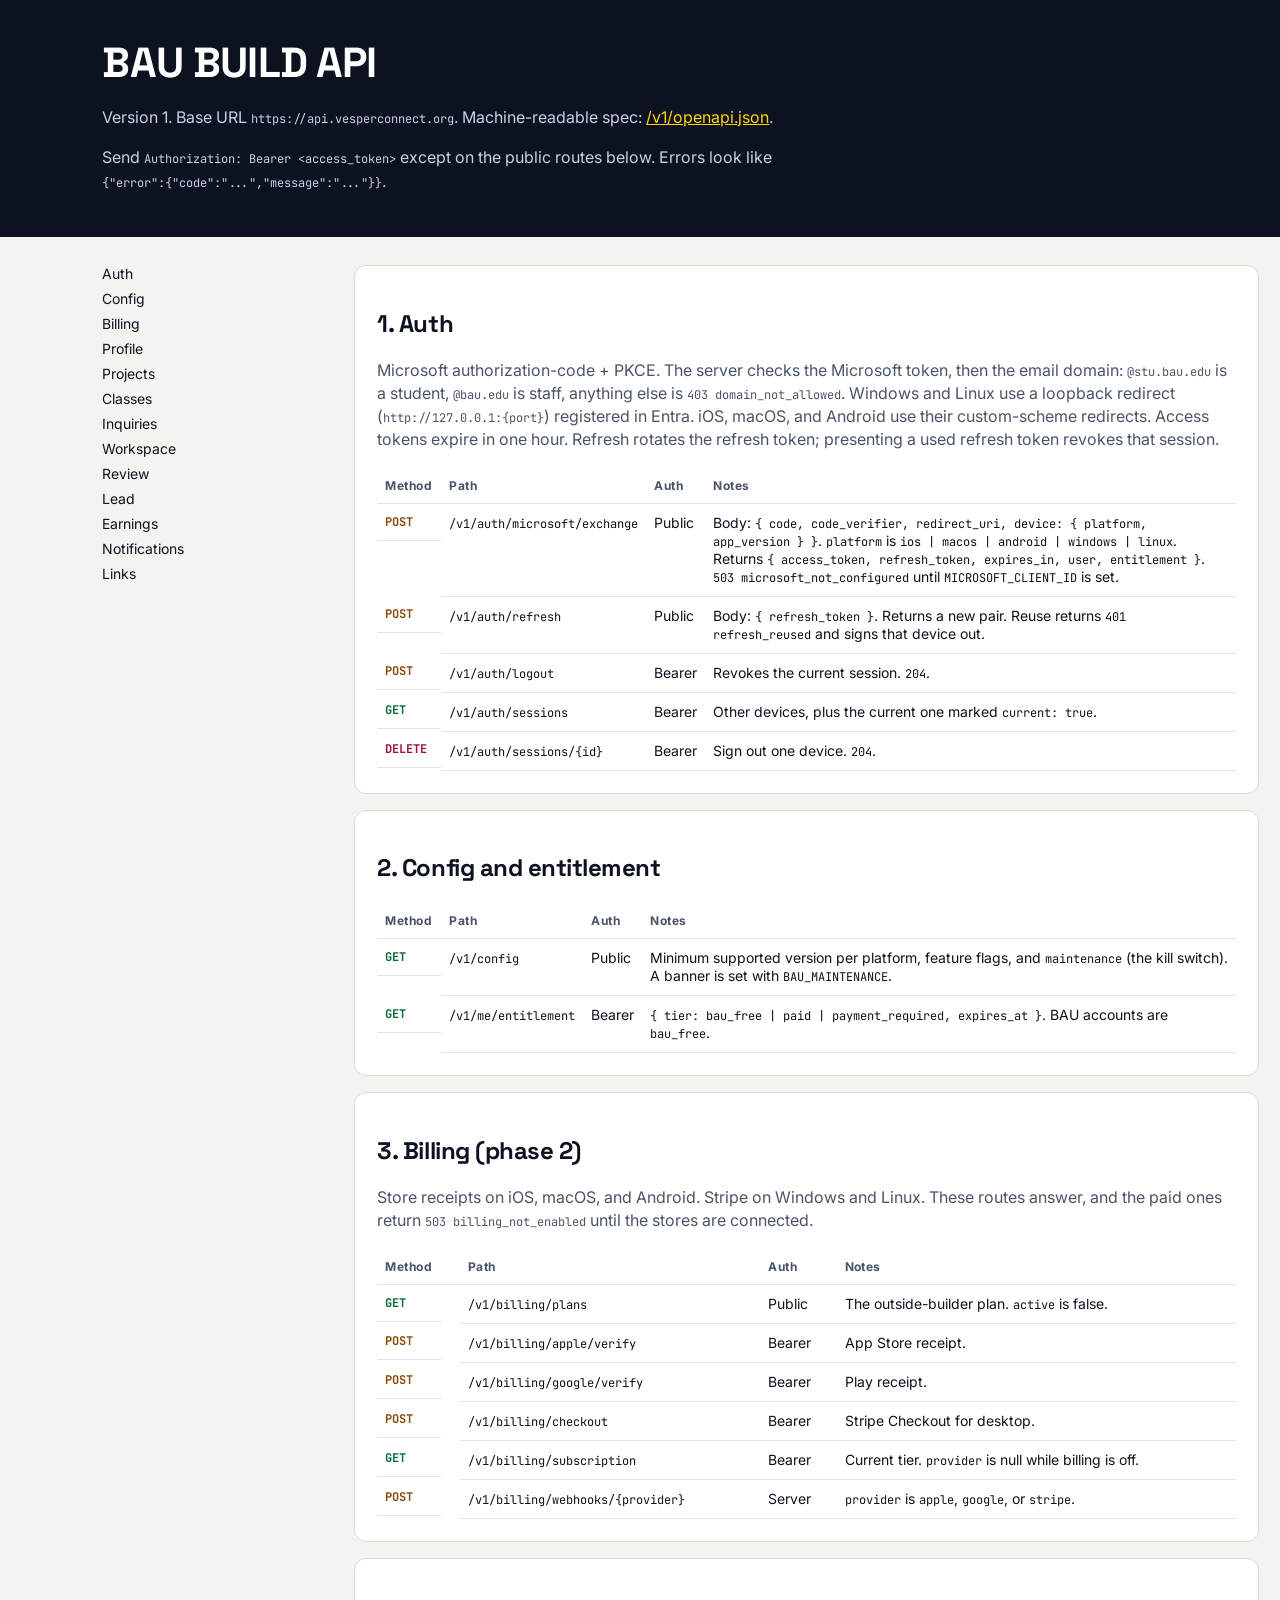
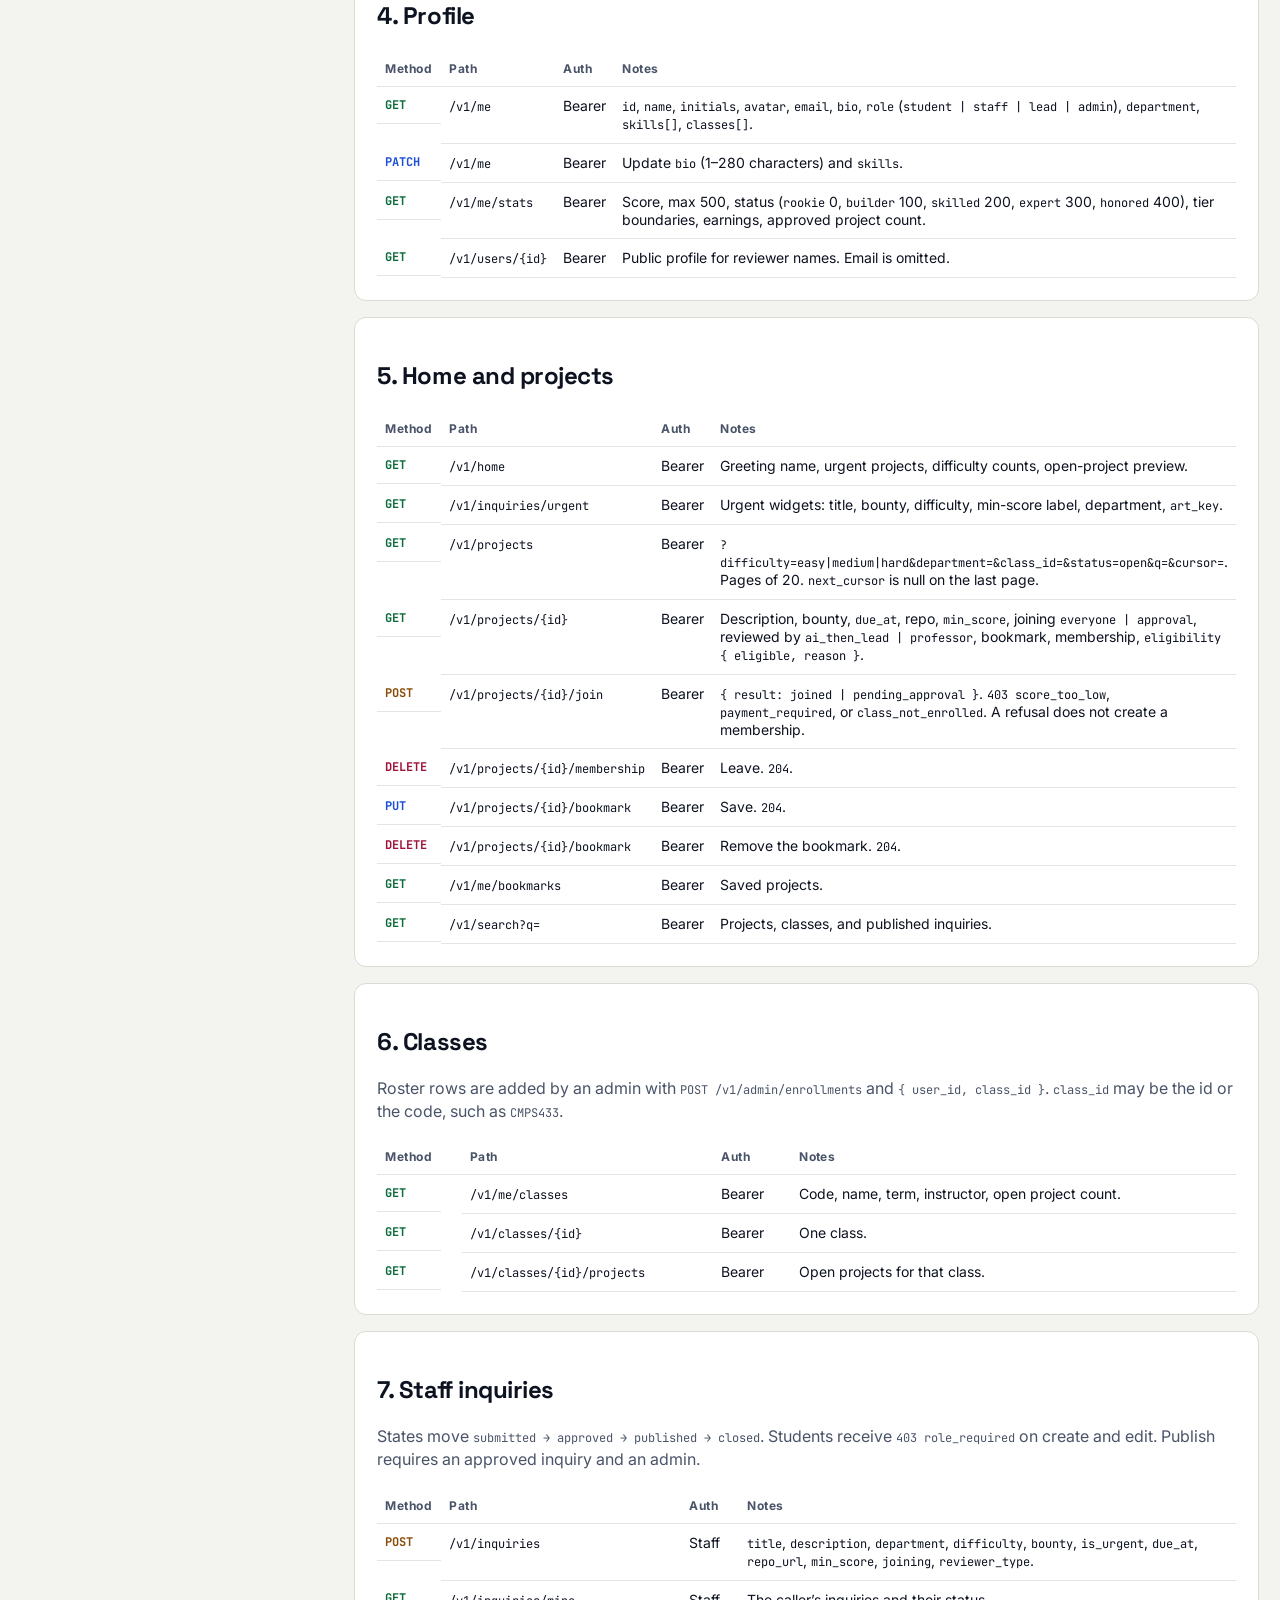
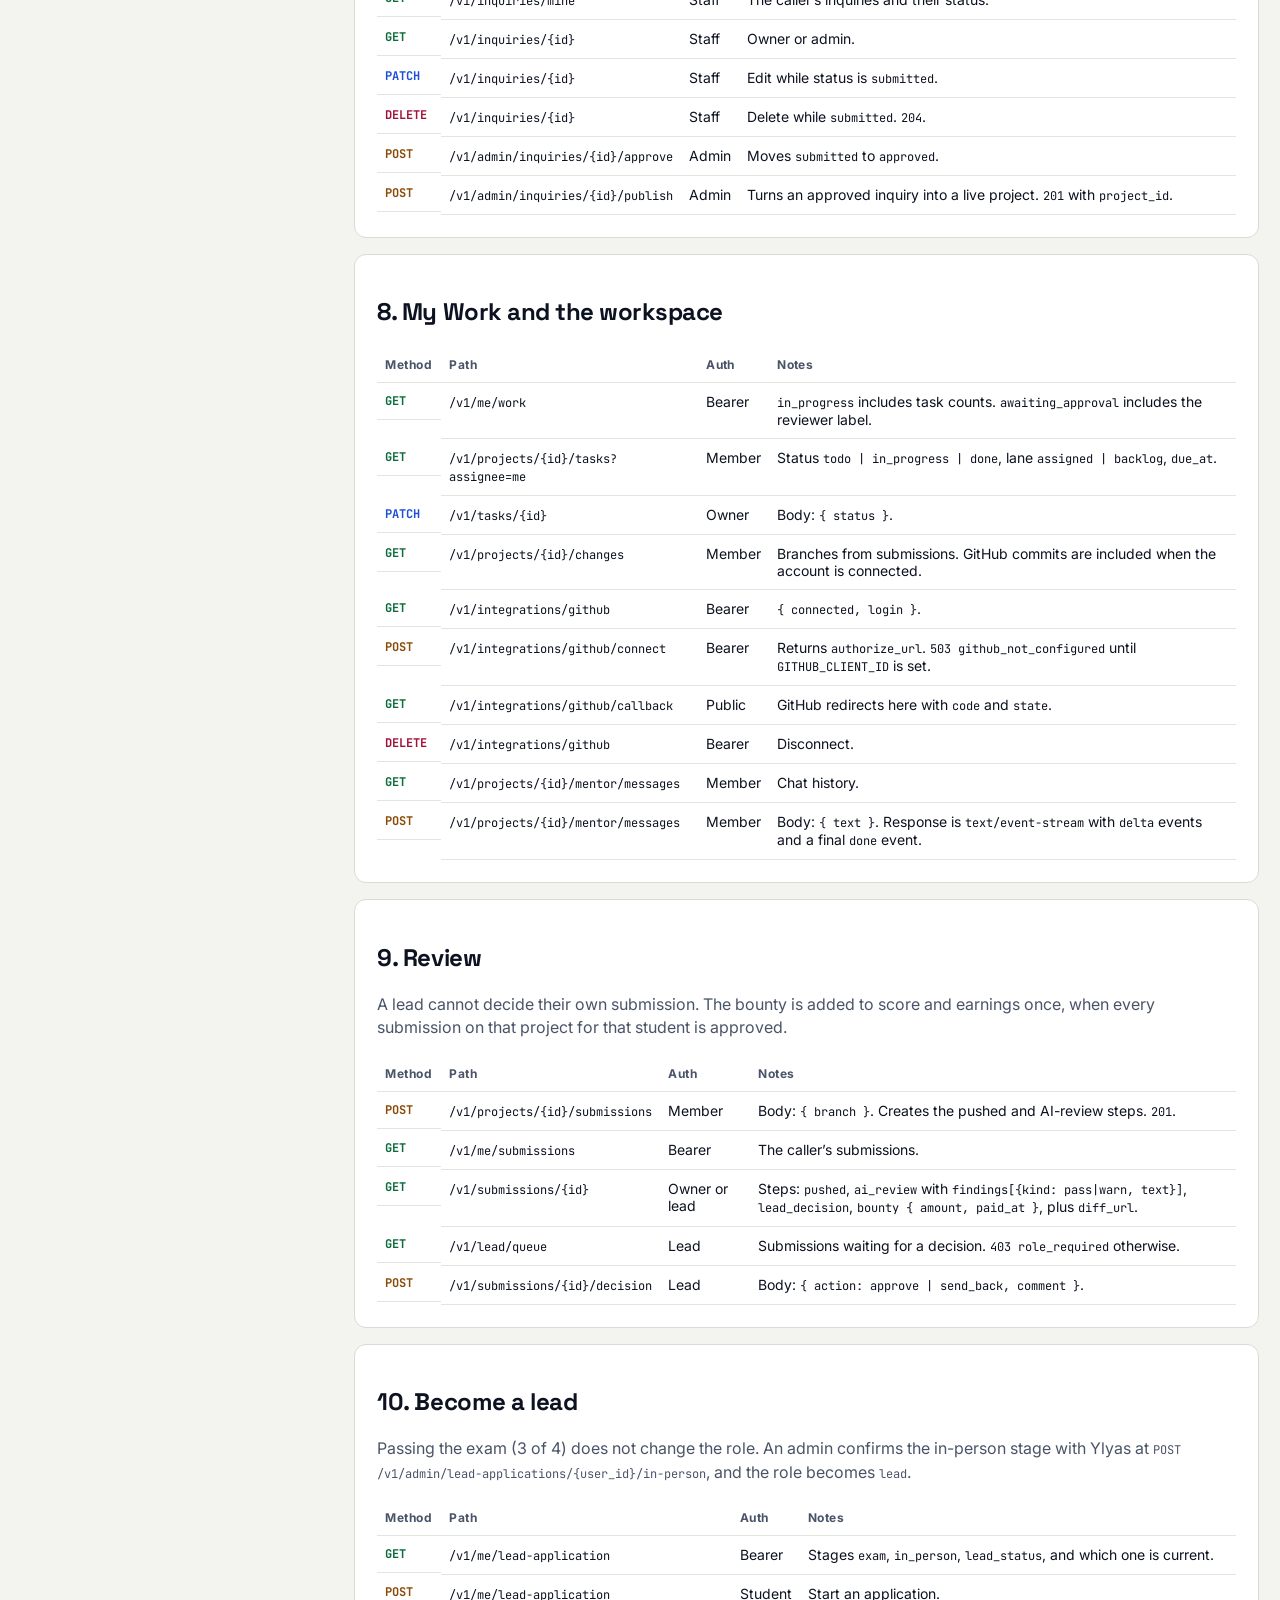
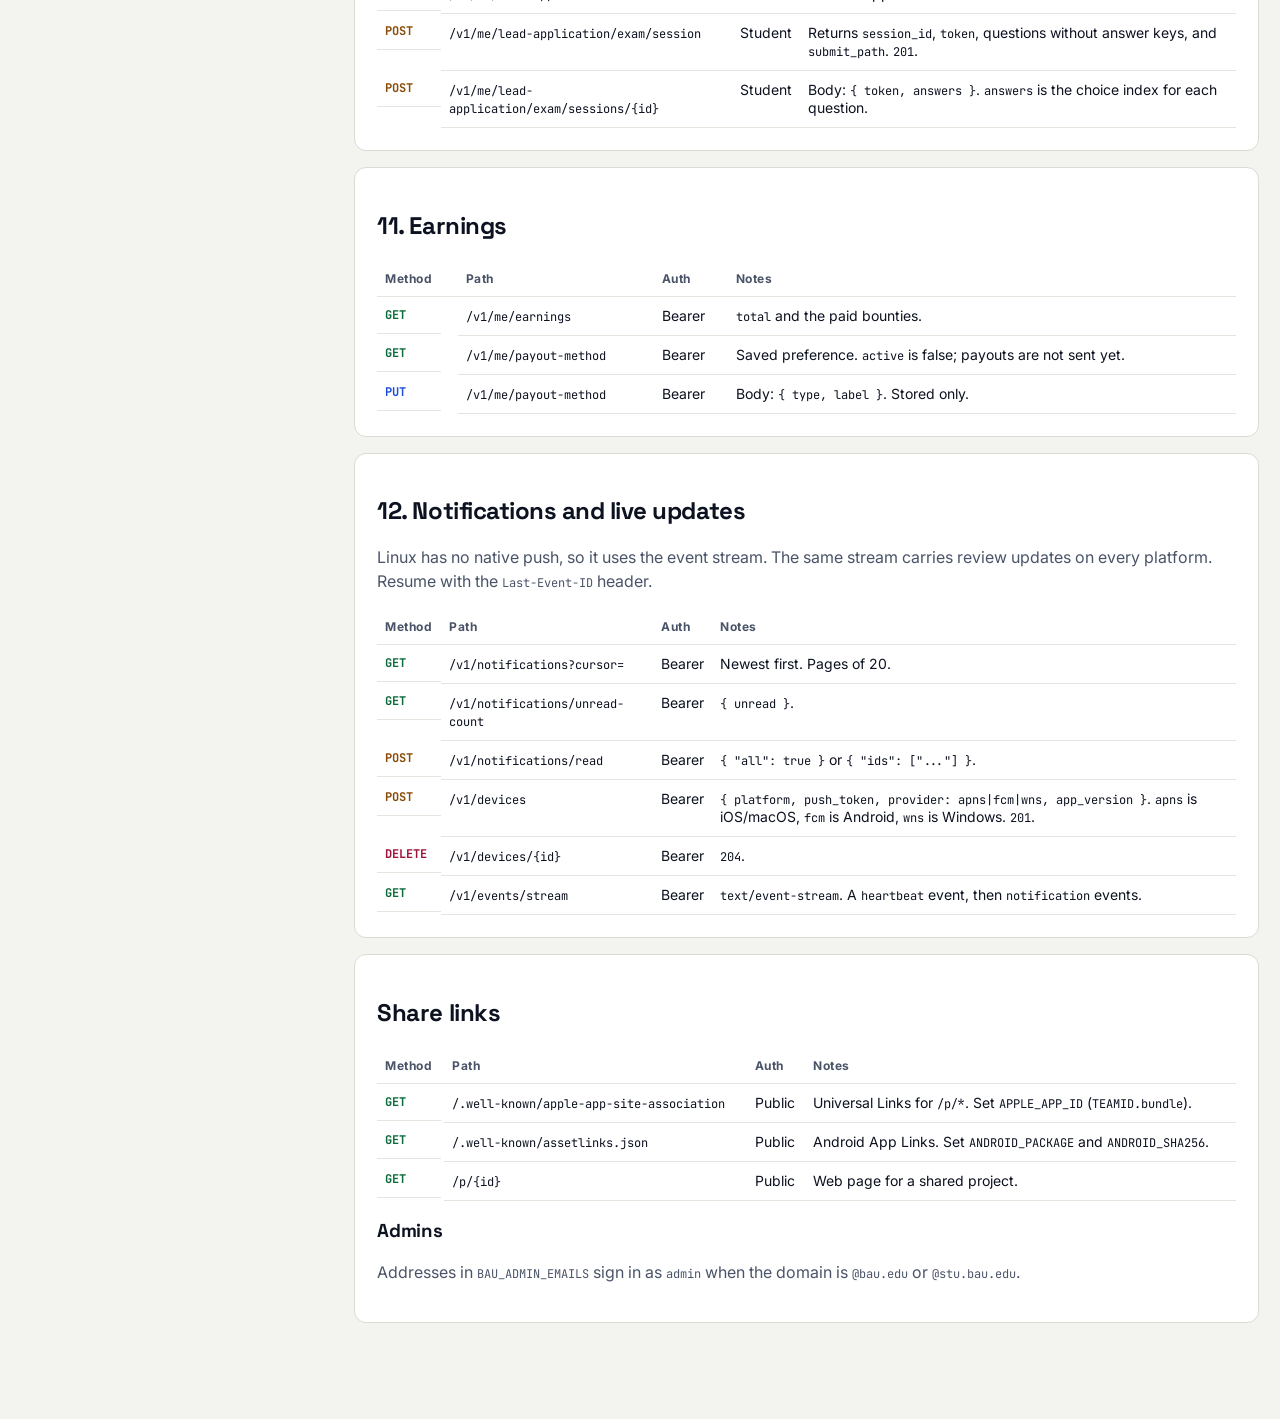
==== docs/index.html @ 65df0475 "Add the BAU BUILD portal, API, and documentation." ====
<!DOCTYPE html>
<html lang="en">
<head>
  <meta charset="utf-8">
  <meta name="viewport" content="width=device-width, initial-scale=1">
  <title>BAU BUILD API</title>
  <link rel="preconnect" href="https://fonts.googleapis.com">
  <link rel="preconnect" href="https://fonts.gstatic.com" crossorigin>
  <link href="https://fonts.googleapis.com/css2?family=Inter:wght@400;500;600;700&family=JetBrains+Mono:wght@400;500&family=Space+Grotesk:wght@500;600;700&display=swap" rel="stylesheet">
  <style>
    :root { --ink:#0d1220; --muted:#4a5468; --line:#d9dcd3; --paper:#f3f4ef; --yellow:#ffd60a; --blue:#2b50e0; }
    * { box-sizing: border-box; }
    body { margin: 0; font-family: Inter, system-ui, sans-serif; color: var(--ink); background: var(--paper); }
    header { background: var(--ink); color: #fff; padding: 36px 8vw 28px; }
    header p { max-width: 68ch; color: #c9d1e2; line-height: 1.5; }
    h1, h2, h3 { font-family: "Space Grotesk", sans-serif; letter-spacing: -0.02em; }
    h1 { margin: 0 0 8px; font-size: 42px; }
    a { color: var(--blue); }
    header a { color: var(--yellow); }
    main { display: grid; grid-template-columns: 220px 1fr; gap: 32px; padding: 28px 8vw 80px; }
    nav { position: sticky; top: 16px; align-self: start; display: flex; flex-direction: column; gap: 8px; font-size: 14px; }
    nav a { color: var(--ink); text-decoration: none; }
    section { background: #fff; border: 1px solid var(--line); border-radius: 12px; padding: 22px; margin-bottom: 16px; }
    table { width: 100%; border-collapse: collapse; font-size: 14px; }
    th, td { text-align: left; vertical-align: top; padding: 10px 8px; border-bottom: 1px solid #e3e6de; }
    th { font-size: 12px; letter-spacing: .04em; color: var(--muted); }
    code, .method { font-family: "JetBrains Mono", ui-monospace, monospace; font-size: 12px; }
    .method { display: inline-block; min-width: 64px; font-weight: 700; }
    .GET { color: #0b6b3a; } .POST { color: #8a4b08; } .PATCH, .PUT { color: #1d4ed8; } .DELETE { color: #9f1239; }
    .note { color: var(--muted); line-height: 1.45; }
    @media (max-width: 800px) { main { grid-template-columns: 1fr; } nav { position: static; } }
  </style>
</head>
<body>
  <header>
    <h1>BAU BUILD API</h1>
    <p>Version 1. Base URL <code>https://api.vesperconnect.org</code>. Machine-readable spec: <a href="/v1/openapi.json">/v1/openapi.json</a>.</p>
    <p>Send <code>Authorization: Bearer &lt;access_token&gt;</code> except on the public routes below. Errors look like <code>{"error":{"code":"...","message":"..."}}</code>.</p>
  </header>
  <main>
    <nav>
      <a href="#auth">Auth</a>
      <a href="#config">Config</a>
      <a href="#billing">Billing</a>
      <a href="#profile">Profile</a>
      <a href="#projects">Projects</a>
      <a href="#classes">Classes</a>
      <a href="#inquiries">Inquiries</a>
      <a href="#work">Workspace</a>
      <a href="#review">Review</a>
      <a href="#lead">Lead</a>
      <a href="#earnings">Earnings</a>
      <a href="#live">Notifications</a>
      <a href="#links">Links</a>
    </nav>
    <div>
      <section id="auth">
        <h2>1. Auth</h2>
        <p class="note">Microsoft authorization-code + PKCE. The server checks the Microsoft token, then the email domain: <code>@stu.bau.edu</code> is a student, <code>@bau.edu</code> is staff, anything else is <code>403 domain_not_allowed</code>. Windows and Linux use a loopback redirect (<code>http://127.0.0.1:{port}</code>) registered in Entra. iOS, macOS, and Android use their custom-scheme redirects. Access tokens expire in one hour. Refresh rotates the refresh token; presenting a used refresh token revokes that session.</p>
        <table>
          <tr><th>Method</th><th>Path</th><th>Auth</th><th>Notes</th></tr>
          <tr><td class="method POST">POST</td><td><code>/v1/auth/microsoft/exchange</code></td><td>Public</td><td>Body: <code>{ code, code_verifier, redirect_uri, device: { platform, app_version } }</code>. <code>platform</code> is <code>ios | macos | android | windows | linux</code>. Returns <code>{ access_token, refresh_token, expires_in, user, entitlement }</code>. <code>503 microsoft_not_configured</code> until <code>MICROSOFT_CLIENT_ID</code> is set.</td></tr>
          <tr><td class="method POST">POST</td><td><code>/v1/auth/refresh</code></td><td>Public</td><td>Body: <code>{ refresh_token }</code>. Returns a new pair. Reuse returns <code>401 refresh_reused</code> and signs that device out.</td></tr>
          <tr><td class="method POST">POST</td><td><code>/v1/auth/logout</code></td><td>Bearer</td><td>Revokes the current session. <code>204</code>.</td></tr>
          <tr><td class="method GET">GET</td><td><code>/v1/auth/sessions</code></td><td>Bearer</td><td>Other devices, plus the current one marked <code>current: true</code>.</td></tr>
          <tr><td class="method DELETE">DELETE</td><td><code>/v1/auth/sessions/{id}</code></td><td>Bearer</td><td>Sign out one device. <code>204</code>.</td></tr>
        </table>
      </section>
      <section id="config">
        <h2>2. Config and entitlement</h2>
        <table>
          <tr><th>Method</th><th>Path</th><th>Auth</th><th>Notes</th></tr>
          <tr><td class="method GET">GET</td><td><code>/v1/config</code></td><td>Public</td><td>Minimum supported version per platform, feature flags, and <code>maintenance</code> (the kill switch). A banner is set with <code>BAU_MAINTENANCE</code>.</td></tr>
          <tr><td class="method GET">GET</td><td><code>/v1/me/entitlement</code></td><td>Bearer</td><td><code>{ tier: bau_free | paid | payment_required, expires_at }</code>. BAU accounts are <code>bau_free</code>.</td></tr>
        </table>
      </section>
      <section id="billing">
        <h2>3. Billing (phase 2)</h2>
        <p class="note">Store receipts on iOS, macOS, and Android. Stripe on Windows and Linux. These routes answer, and the paid ones return <code>503 billing_not_enabled</code> until the stores are connected.</p>
        <table>
          <tr><th>Method</th><th>Path</th><th>Auth</th><th>Notes</th></tr>
          <tr><td class="method GET">GET</td><td><code>/v1/billing/plans</code></td><td>Public</td><td>The outside-builder plan. <code>active</code> is false.</td></tr>
          <tr><td class="method POST">POST</td><td><code>/v1/billing/apple/verify</code></td><td>Bearer</td><td>App Store receipt.</td></tr>
          <tr><td class="method POST">POST</td><td><code>/v1/billing/google/verify</code></td><td>Bearer</td><td>Play receipt.</td></tr>
          <tr><td class="method POST">POST</td><td><code>/v1/billing/checkout</code></td><td>Bearer</td><td>Stripe Checkout for desktop.</td></tr>
          <tr><td class="method GET">GET</td><td><code>/v1/billing/subscription</code></td><td>Bearer</td><td>Current tier. <code>provider</code> is null while billing is off.</td></tr>
          <tr><td class="method POST">POST</td><td><code>/v1/billing/webhooks/{provider}</code></td><td>Server</td><td><code>provider</code> is <code>apple</code>, <code>google</code>, or <code>stripe</code>.</td></tr>
        </table>
      </section>
      <section id="profile">
        <h2>4. Profile</h2>
        <table>
          <tr><th>Method</th><th>Path</th><th>Auth</th><th>Notes</th></tr>
          <tr><td class="method GET">GET</td><td><code>/v1/me</code></td><td>Bearer</td><td><code>id</code>, <code>name</code>, <code>initials</code>, <code>avatar</code>, <code>email</code>, <code>bio</code>, <code>role</code> (<code>student | staff | lead | admin</code>), <code>department</code>, <code>skills[]</code>, <code>classes[]</code>.</td></tr>
          <tr><td class="method PATCH">PATCH</td><td><code>/v1/me</code></td><td>Bearer</td><td>Update <code>bio</code> (1–280 characters) and <code>skills</code>.</td></tr>
          <tr><td class="method GET">GET</td><td><code>/v1/me/stats</code></td><td>Bearer</td><td>Score, max 500, status (<code>rookie</code> 0, <code>builder</code> 100, <code>skilled</code> 200, <code>expert</code> 300, <code>honored</code> 400), tier boundaries, earnings, approved project count.</td></tr>
          <tr><td class="method GET">GET</td><td><code>/v1/users/{id}</code></td><td>Bearer</td><td>Public profile for reviewer names. Email is omitted.</td></tr>
        </table>
      </section>
      <section id="projects">
        <h2>5. Home and projects</h2>
        <table>
          <tr><th>Method</th><th>Path</th><th>Auth</th><th>Notes</th></tr>
          <tr><td class="method GET">GET</td><td><code>/v1/home</code></td><td>Bearer</td><td>Greeting name, urgent projects, difficulty counts, open-project preview.</td></tr>
          <tr><td class="method GET">GET</td><td><code>/v1/inquiries/urgent</code></td><td>Bearer</td><td>Urgent widgets: title, bounty, difficulty, min-score label, department, <code>art_key</code>.</td></tr>
          <tr><td class="method GET">GET</td><td><code>/v1/projects</code></td><td>Bearer</td><td><code>?difficulty=easy|medium|hard&amp;department=&amp;class_id=&amp;status=open&amp;q=&amp;cursor=</code>. Pages of 20. <code>next_cursor</code> is null on the last page.</td></tr>
          <tr><td class="method GET">GET</td><td><code>/v1/projects/{id}</code></td><td>Bearer</td><td>Description, bounty, <code>due_at</code>, repo, <code>min_score</code>, joining <code>everyone | approval</code>, reviewed by <code>ai_then_lead | professor</code>, bookmark, membership, <code>eligibility { eligible, reason }</code>.</td></tr>
          <tr><td class="method POST">POST</td><td><code>/v1/projects/{id}/join</code></td><td>Bearer</td><td><code>{ result: joined | pending_approval }</code>. <code>403 score_too_low</code>, <code>payment_required</code>, or <code>class_not_enrolled</code>. A refusal does not create a membership.</td></tr>
          <tr><td class="method DELETE">DELETE</td><td><code>/v1/projects/{id}/membership</code></td><td>Bearer</td><td>Leave. <code>204</code>.</td></tr>
          <tr><td class="method PUT">PUT</td><td><code>/v1/projects/{id}/bookmark</code></td><td>Bearer</td><td>Save. <code>204</code>.</td></tr>
          <tr><td class="method DELETE">DELETE</td><td><code>/v1/projects/{id}/bookmark</code></td><td>Bearer</td><td>Remove the bookmark. <code>204</code>.</td></tr>
          <tr><td class="method GET">GET</td><td><code>/v1/me/bookmarks</code></td><td>Bearer</td><td>Saved projects.</td></tr>
          <tr><td class="method GET">GET</td><td><code>/v1/search?q=</code></td><td>Bearer</td><td>Projects, classes, and published inquiries.</td></tr>
        </table>
      </section>
      <section id="classes">
        <h2>6. Classes</h2>
        <p class="note">Roster rows are added by an admin with <code>POST /v1/admin/enrollments</code> and <code>{ user_id, class_id }</code>. <code>class_id</code> may be the id or the code, such as <code>CMPS433</code>.</p>
        <table>
          <tr><th>Method</th><th>Path</th><th>Auth</th><th>Notes</th></tr>
          <tr><td class="method GET">GET</td><td><code>/v1/me/classes</code></td><td>Bearer</td><td>Code, name, term, instructor, open project count.</td></tr>
          <tr><td class="method GET">GET</td><td><code>/v1/classes/{id}</code></td><td>Bearer</td><td>One class.</td></tr>
          <tr><td class="method GET">GET</td><td><code>/v1/classes/{id}/projects</code></td><td>Bearer</td><td>Open projects for that class.</td></tr>
        </table>
      </section>
      <section id="inquiries">
        <h2>7. Staff inquiries</h2>
        <p class="note">States move <code>submitted → approved → published → closed</code>. Students receive <code>403 role_required</code> on create and edit. Publish requires an approved inquiry and an admin.</p>
        <table>
          <tr><th>Method</th><th>Path</th><th>Auth</th><th>Notes</th></tr>
          <tr><td class="method POST">POST</td><td><code>/v1/inquiries</code></td><td>Staff</td><td><code>title</code>, <code>description</code>, <code>department</code>, <code>difficulty</code>, <code>bounty</code>, <code>is_urgent</code>, <code>due_at</code>, <code>repo_url</code>, <code>min_score</code>, <code>joining</code>, <code>reviewer_type</code>.</td></tr>
          <tr><td class="method GET">GET</td><td><code>/v1/inquiries/mine</code></td><td>Staff</td><td>The caller’s inquiries and their status.</td></tr>
          <tr><td class="method GET">GET</td><td><code>/v1/inquiries/{id}</code></td><td>Staff</td><td>Owner or admin.</td></tr>
          <tr><td class="method PATCH">PATCH</td><td><code>/v1/inquiries/{id}</code></td><td>Staff</td><td>Edit while status is <code>submitted</code>.</td></tr>
          <tr><td class="method DELETE">DELETE</td><td><code>/v1/inquiries/{id}</code></td><td>Staff</td><td>Delete while <code>submitted</code>. <code>204</code>.</td></tr>
          <tr><td class="method POST">POST</td><td><code>/v1/admin/inquiries/{id}/approve</code></td><td>Admin</td><td>Moves <code>submitted</code> to <code>approved</code>.</td></tr>
          <tr><td class="method POST">POST</td><td><code>/v1/admin/inquiries/{id}/publish</code></td><td>Admin</td><td>Turns an approved inquiry into a live project. <code>201</code> with <code>project_id</code>.</td></tr>
        </table>
      </section>
      <section id="work">
        <h2>8. My Work and the workspace</h2>
        <table>
          <tr><th>Method</th><th>Path</th><th>Auth</th><th>Notes</th></tr>
          <tr><td class="method GET">GET</td><td><code>/v1/me/work</code></td><td>Bearer</td><td><code>in_progress</code> includes task counts. <code>awaiting_approval</code> includes the reviewer label.</td></tr>
          <tr><td class="method GET">GET</td><td><code>/v1/projects/{id}/tasks?assignee=me</code></td><td>Member</td><td>Status <code>todo | in_progress | done</code>, lane <code>assigned | backlog</code>, <code>due_at</code>.</td></tr>
          <tr><td class="method PATCH">PATCH</td><td><code>/v1/tasks/{id}</code></td><td>Owner</td><td>Body: <code>{ status }</code>.</td></tr>
          <tr><td class="method GET">GET</td><td><code>/v1/projects/{id}/changes</code></td><td>Member</td><td>Branches from submissions. GitHub commits are included when the account is connected.</td></tr>
          <tr><td class="method GET">GET</td><td><code>/v1/integrations/github</code></td><td>Bearer</td><td><code>{ connected, login }</code>.</td></tr>
          <tr><td class="method POST">POST</td><td><code>/v1/integrations/github/connect</code></td><td>Bearer</td><td>Returns <code>authorize_url</code>. <code>503 github_not_configured</code> until <code>GITHUB_CLIENT_ID</code> is set.</td></tr>
          <tr><td class="method GET">GET</td><td><code>/v1/integrations/github/callback</code></td><td>Public</td><td>GitHub redirects here with <code>code</code> and <code>state</code>.</td></tr>
          <tr><td class="method DELETE">DELETE</td><td><code>/v1/integrations/github</code></td><td>Bearer</td><td>Disconnect.</td></tr>
          <tr><td class="method GET">GET</td><td><code>/v1/projects/{id}/mentor/messages</code></td><td>Member</td><td>Chat history.</td></tr>
          <tr><td class="method POST">POST</td><td><code>/v1/projects/{id}/mentor/messages</code></td><td>Member</td><td>Body: <code>{ text }</code>. Response is <code>text/event-stream</code> with <code>delta</code> events and a final <code>done</code> event.</td></tr>
        </table>
      </section>
      <section id="review">
        <h2>9. Review</h2>
        <p class="note">A lead cannot decide their own submission. The bounty is added to score and earnings once, when every submission on that project for that student is approved.</p>
        <table>
          <tr><th>Method</th><th>Path</th><th>Auth</th><th>Notes</th></tr>
          <tr><td class="method POST">POST</td><td><code>/v1/projects/{id}/submissions</code></td><td>Member</td><td>Body: <code>{ branch }</code>. Creates the pushed and AI-review steps. <code>201</code>.</td></tr>
          <tr><td class="method GET">GET</td><td><code>/v1/me/submissions</code></td><td>Bearer</td><td>The caller’s submissions.</td></tr>
          <tr><td class="method GET">GET</td><td><code>/v1/submissions/{id}</code></td><td>Owner or lead</td><td>Steps: <code>pushed</code>, <code>ai_review</code> with <code>findings[{kind: pass|warn, text}]</code>, <code>lead_decision</code>, <code>bounty { amount, paid_at }</code>, plus <code>diff_url</code>.</td></tr>
          <tr><td class="method GET">GET</td><td><code>/v1/lead/queue</code></td><td>Lead</td><td>Submissions waiting for a decision. <code>403 role_required</code> otherwise.</td></tr>
          <tr><td class="method POST">POST</td><td><code>/v1/submissions/{id}/decision</code></td><td>Lead</td><td>Body: <code>{ action: approve | send_back, comment }</code>.</td></tr>
        </table>
      </section>
      <section id="lead">
        <h2>10. Become a lead</h2>
        <p class="note">Passing the exam (3 of 4) does not change the role. An admin confirms the in-person stage with Ylyas at <code>POST /v1/admin/lead-applications/{user_id}/in-person</code>, and the role becomes <code>lead</code>.</p>
        <table>
          <tr><th>Method</th><th>Path</th><th>Auth</th><th>Notes</th></tr>
          <tr><td class="method GET">GET</td><td><code>/v1/me/lead-application</code></td><td>Bearer</td><td>Stages <code>exam</code>, <code>in_person</code>, <code>lead_status</code>, and which one is current.</td></tr>
          <tr><td class="method POST">POST</td><td><code>/v1/me/lead-application</code></td><td>Student</td><td>Start an application.</td></tr>
          <tr><td class="method POST">POST</td><td><code>/v1/me/lead-application/exam/session</code></td><td>Student</td><td>Returns <code>session_id</code>, <code>token</code>, questions without answer keys, and <code>submit_path</code>. <code>201</code>.</td></tr>
          <tr><td class="method POST">POST</td><td><code>/v1/me/lead-application/exam/sessions/{id}</code></td><td>Student</td><td>Body: <code>{ token, answers }</code>. <code>answers</code> is the choice index for each question.</td></tr>
        </table>
      </section>
      <section id="earnings">
        <h2>11. Earnings</h2>
        <table>
          <tr><th>Method</th><th>Path</th><th>Auth</th><th>Notes</th></tr>
          <tr><td class="method GET">GET</td><td><code>/v1/me/earnings</code></td><td>Bearer</td><td><code>total</code> and the paid bounties.</td></tr>
          <tr><td class="method GET">GET</td><td><code>/v1/me/payout-method</code></td><td>Bearer</td><td>Saved preference. <code>active</code> is false; payouts are not sent yet.</td></tr>
          <tr><td class="method PUT">PUT</td><td><code>/v1/me/payout-method</code></td><td>Bearer</td><td>Body: <code>{ type, label }</code>. Stored only.</td></tr>
        </table>
      </section>
      <section id="live">
        <h2>12. Notifications and live updates</h2>
        <p class="note">Linux has no native push, so it uses the event stream. The same stream carries review updates on every platform. Resume with the <code>Last-Event-ID</code> header.</p>
        <table>
          <tr><th>Method</th><th>Path</th><th>Auth</th><th>Notes</th></tr>
          <tr><td class="method GET">GET</td><td><code>/v1/notifications?cursor=</code></td><td>Bearer</td><td>Newest first. Pages of 20.</td></tr>
          <tr><td class="method GET">GET</td><td><code>/v1/notifications/unread-count</code></td><td>Bearer</td><td><code>{ unread }</code>.</td></tr>
          <tr><td class="method POST">POST</td><td><code>/v1/notifications/read</code></td><td>Bearer</td><td><code>{ "all": true }</code> or <code>{ "ids": ["..."] }</code>.</td></tr>
          <tr><td class="method POST">POST</td><td><code>/v1/devices</code></td><td>Bearer</td><td><code>{ platform, push_token, provider: apns|fcm|wns, app_version }</code>. <code>apns</code> is iOS/macOS, <code>fcm</code> is Android, <code>wns</code> is Windows. <code>201</code>.</td></tr>
          <tr><td class="method DELETE">DELETE</td><td><code>/v1/devices/{id}</code></td><td>Bearer</td><td><code>204</code>.</td></tr>
          <tr><td class="method GET">GET</td><td><code>/v1/events/stream</code></td><td>Bearer</td><td><code>text/event-stream</code>. A <code>heartbeat</code> event, then <code>notification</code> events.</td></tr>
        </table>
      </section>
      <section id="links">
        <h2>Share links</h2>
        <table>
          <tr><th>Method</th><th>Path</th><th>Auth</th><th>Notes</th></tr>
          <tr><td class="method GET">GET</td><td><code>/.well-known/apple-app-site-association</code></td><td>Public</td><td>Universal Links for <code>/p/*</code>. Set <code>APPLE_APP_ID</code> (<code>TEAMID.bundle</code>).</td></tr>
          <tr><td class="method GET">GET</td><td><code>/.well-known/assetlinks.json</code></td><td>Public</td><td>Android App Links. Set <code>ANDROID_PACKAGE</code> and <code>ANDROID_SHA256</code>.</td></tr>
          <tr><td class="method GET">GET</td><td><code>/p/{id}</code></td><td>Public</td><td>Web page for a shared project.</td></tr>
        </table>
        <h3>Admins</h3>
        <p class="note">Addresses in <code>BAU_ADMIN_EMAILS</code> sign in as <code>admin</code> when the domain is <code>@bau.edu</code> or <code>@stu.bau.edu</code>.</p>
      </section>
    </div>
  </main>
</body>
</html>
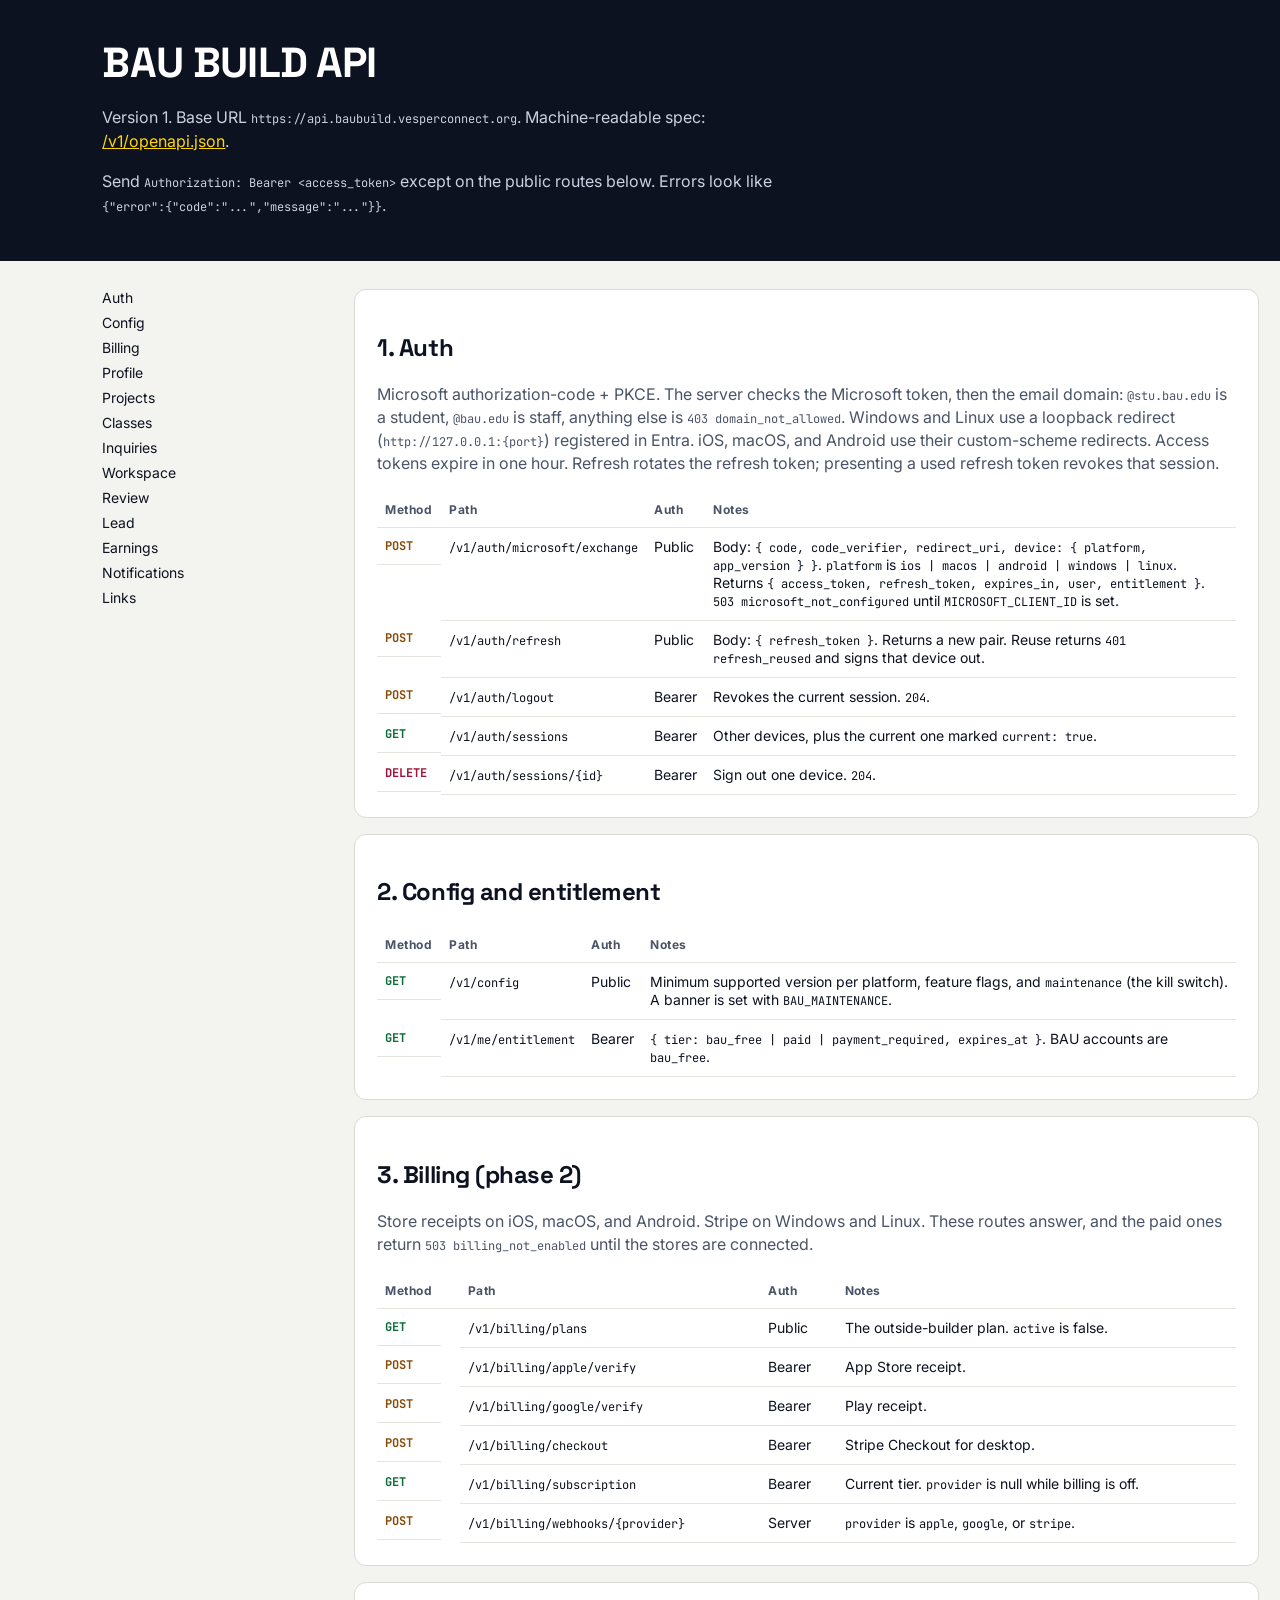
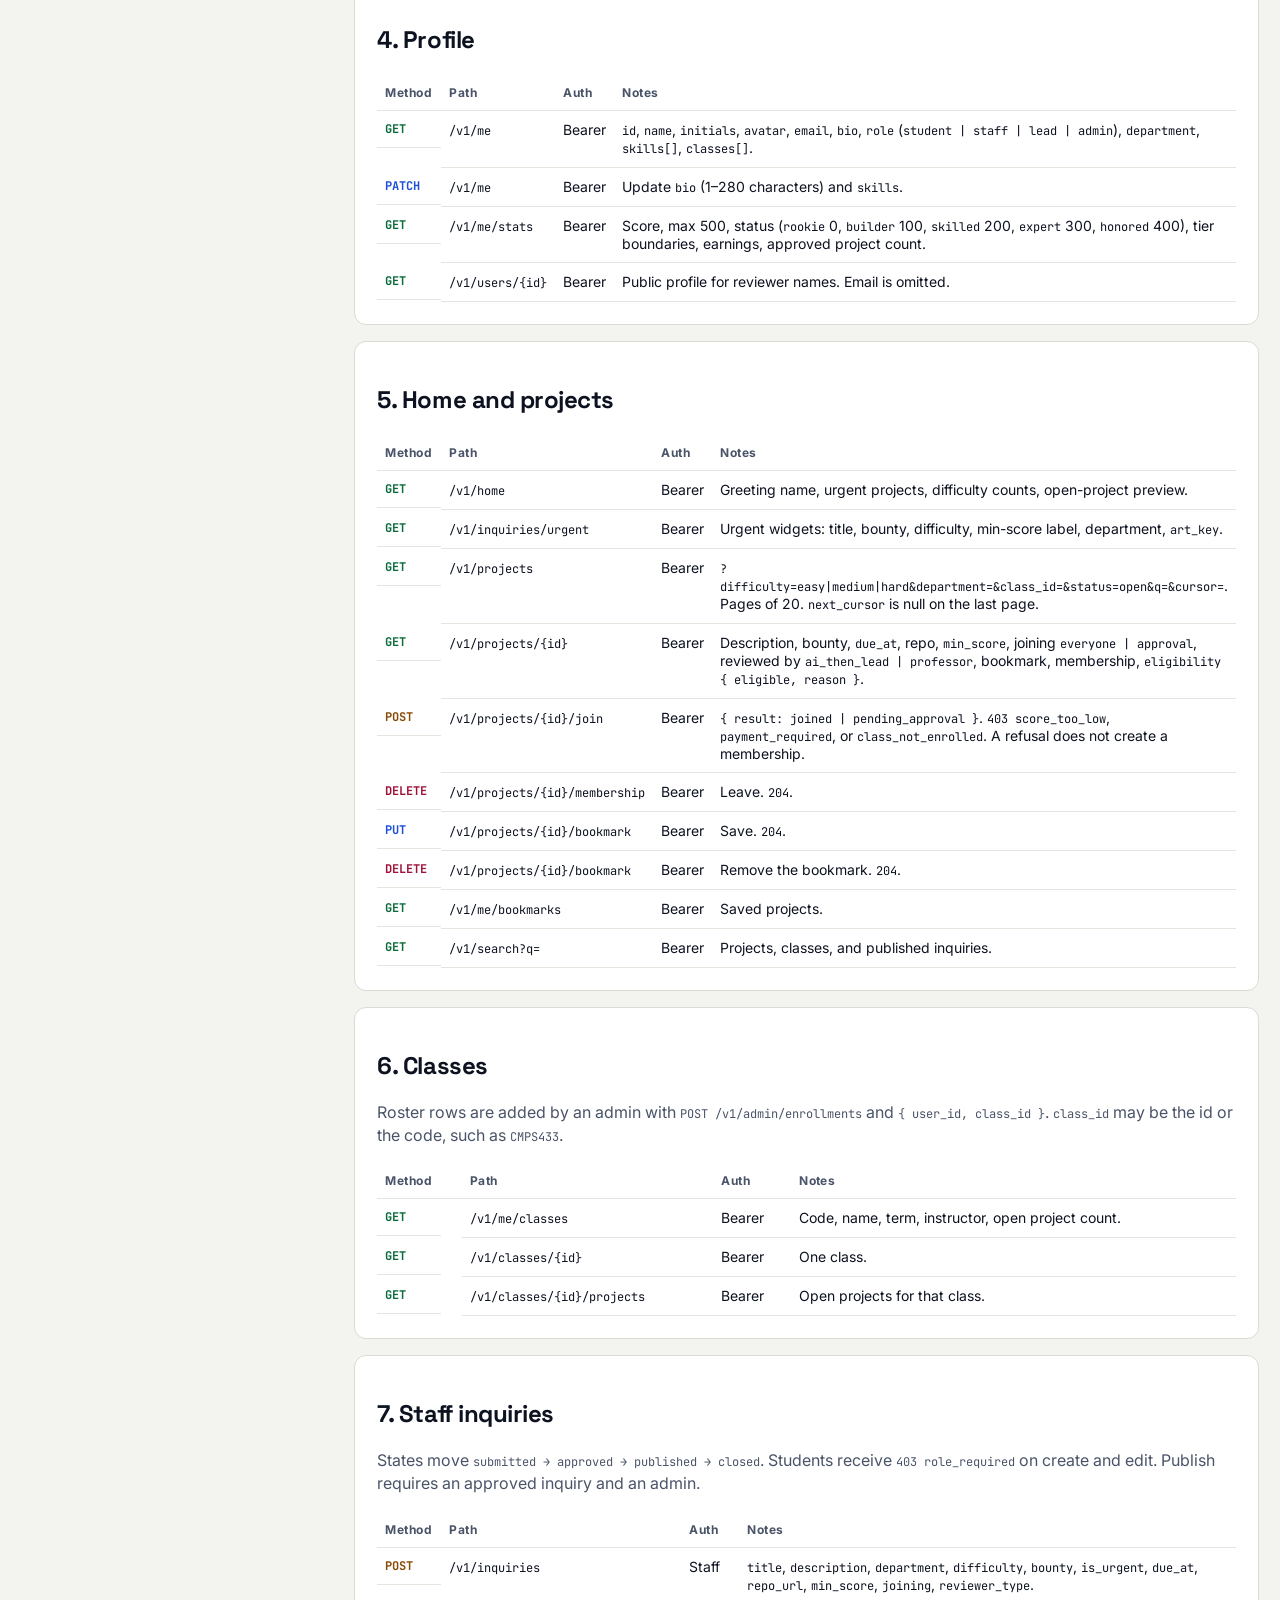
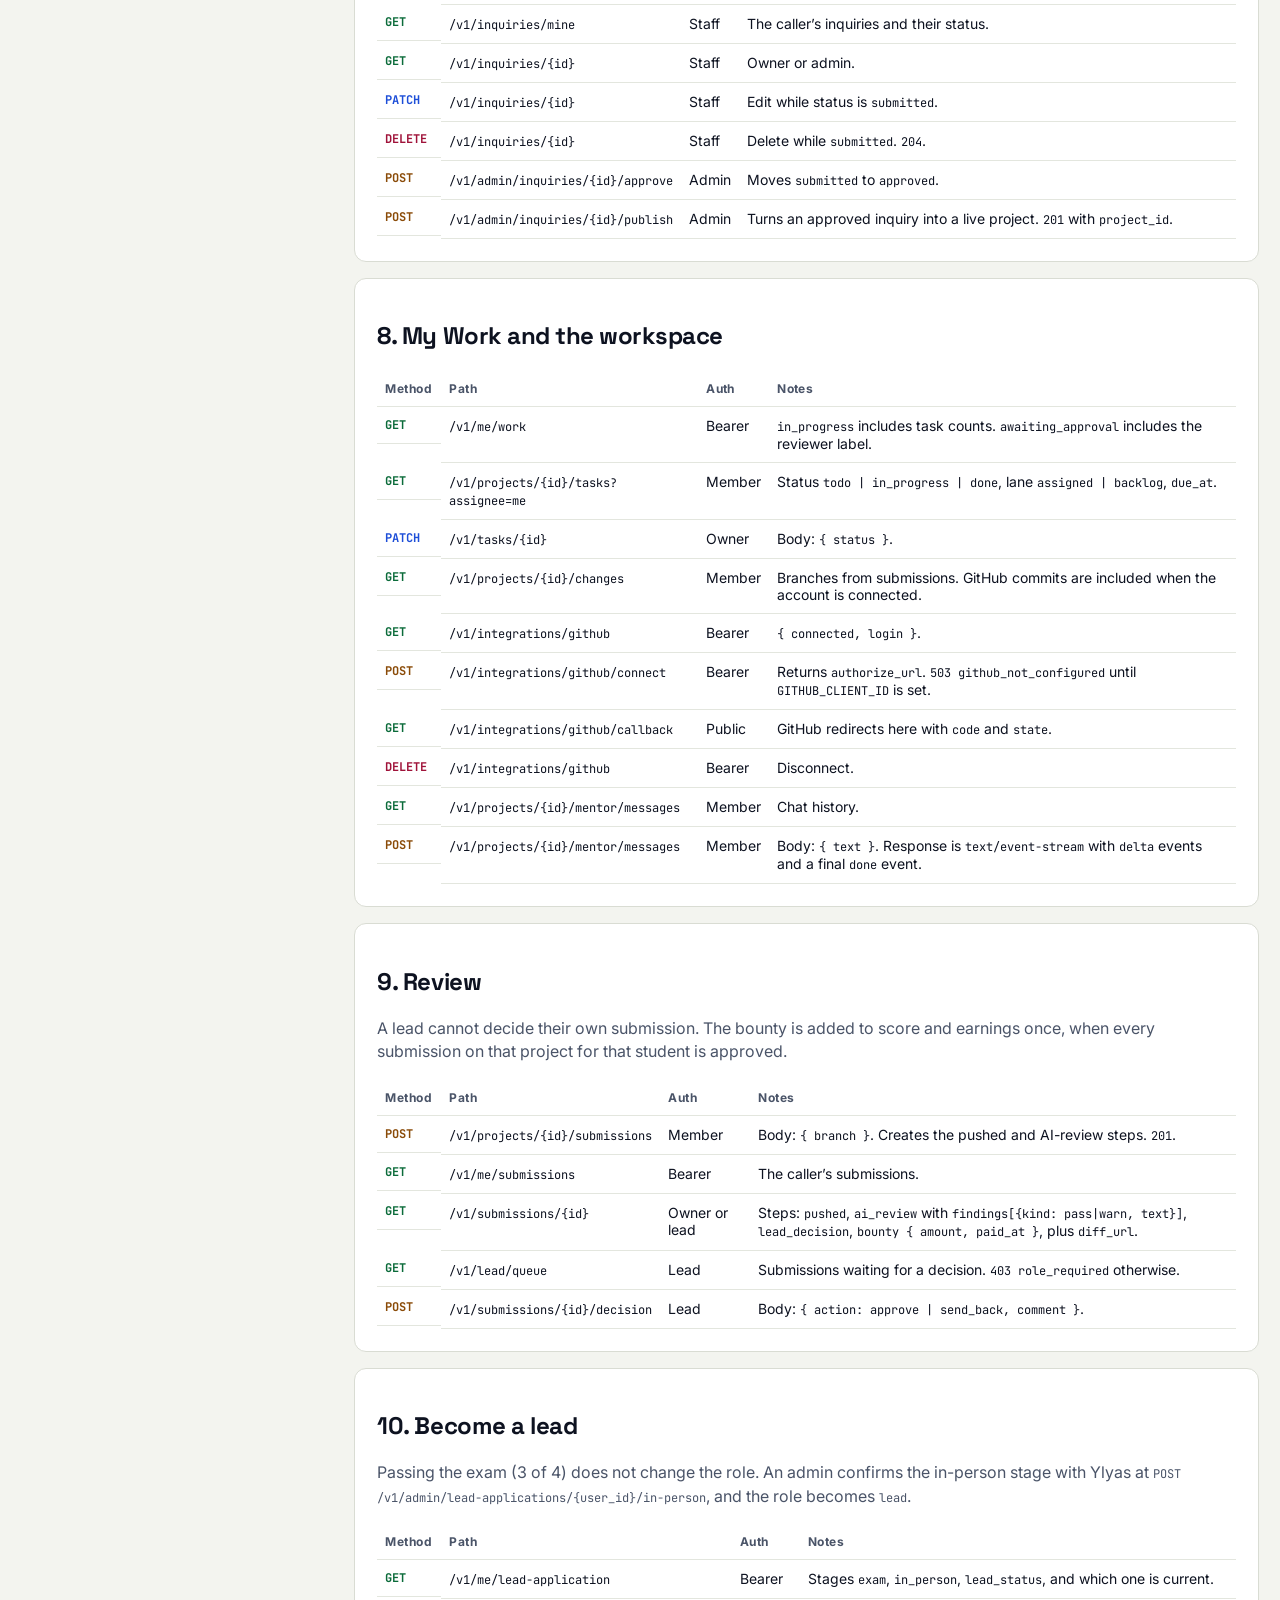
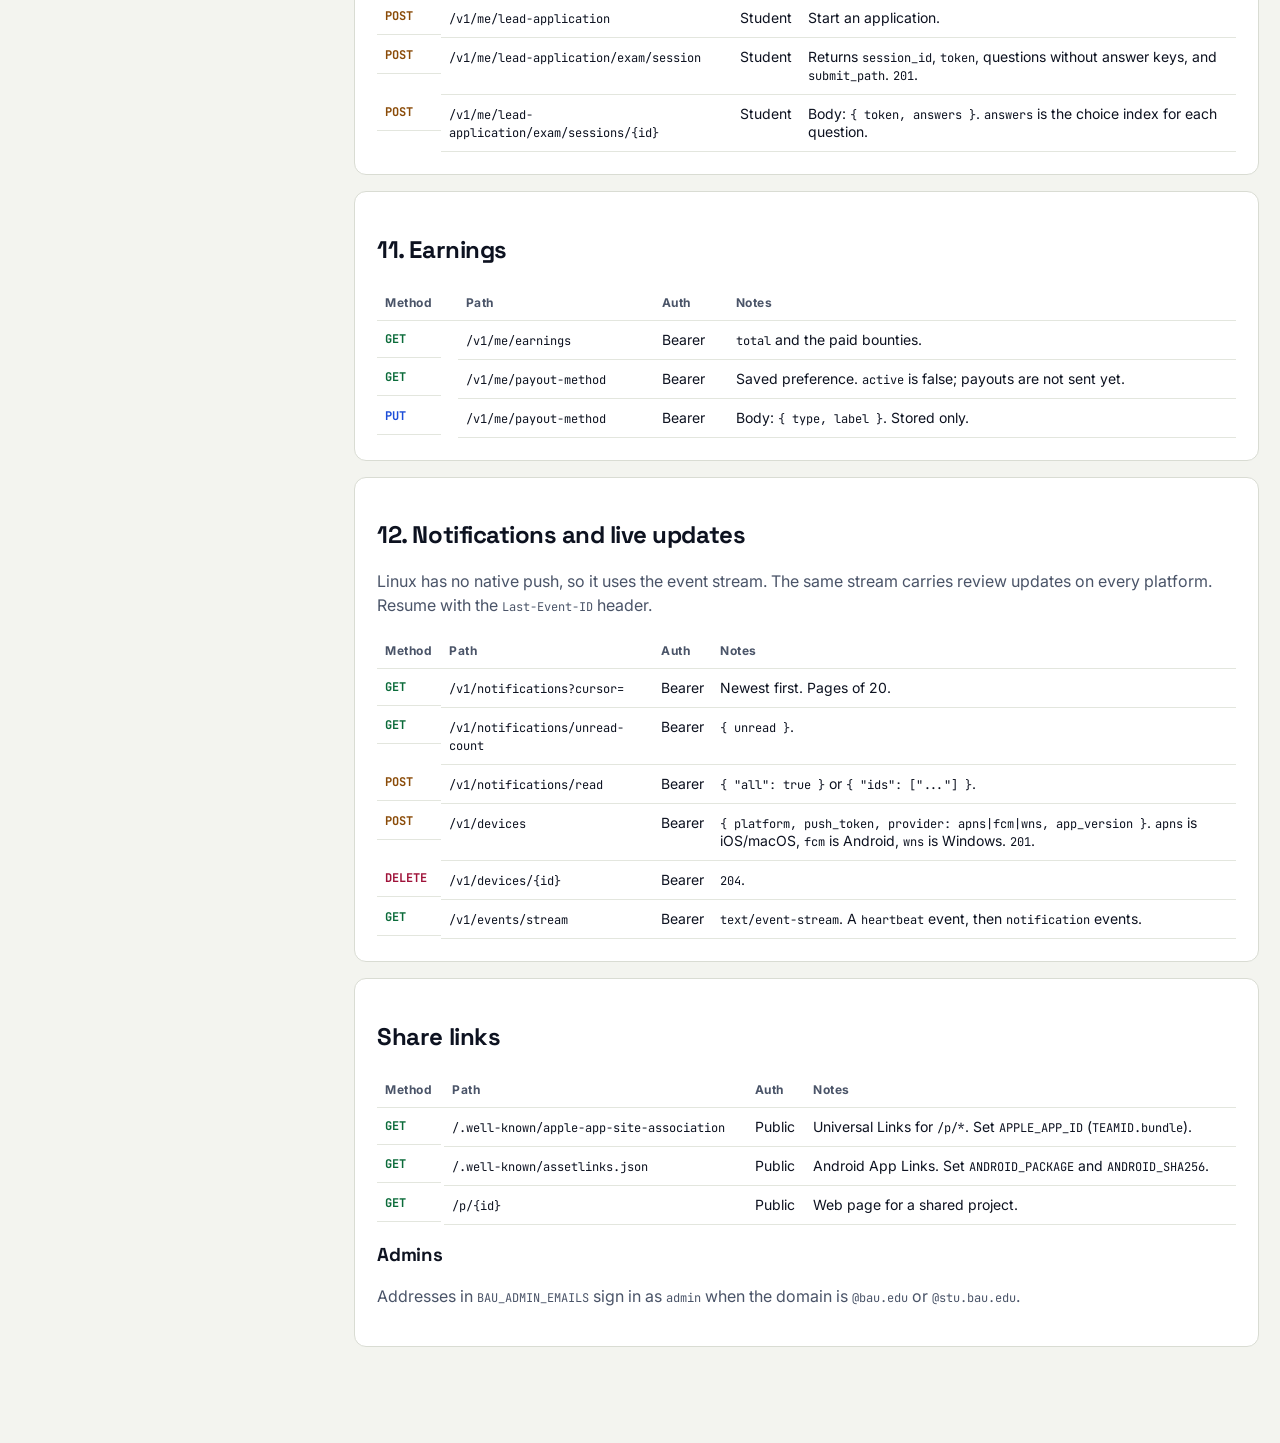
==== commit de88baa9: "Make the backend Go and use the API hostname. The Python server is removed, and the docs now point a" ====
--- a/docs/index.html
+++ b/docs/index.html
@@ -34,7 +34,7 @@
 <body>
   <header>
     <h1>BAU BUILD API</h1>
-    <p>Version 1. Base URL <code>https://api.vesperconnect.org</code>. Machine-readable spec: <a href="/v1/openapi.json">/v1/openapi.json</a>.</p>
+    <p>Version 1. Base URL <code>https://api.baubuild.vesperconnect.org</code>. Machine-readable spec: <a href="/v1/openapi.json">/v1/openapi.json</a>.</p>
     <p>Send <code>Authorization: Bearer &lt;access_token&gt;</code> except on the public routes below. Errors look like <code>{"error":{"code":"...","message":"..."}}</code>.</p>
   </header>
   <main>
